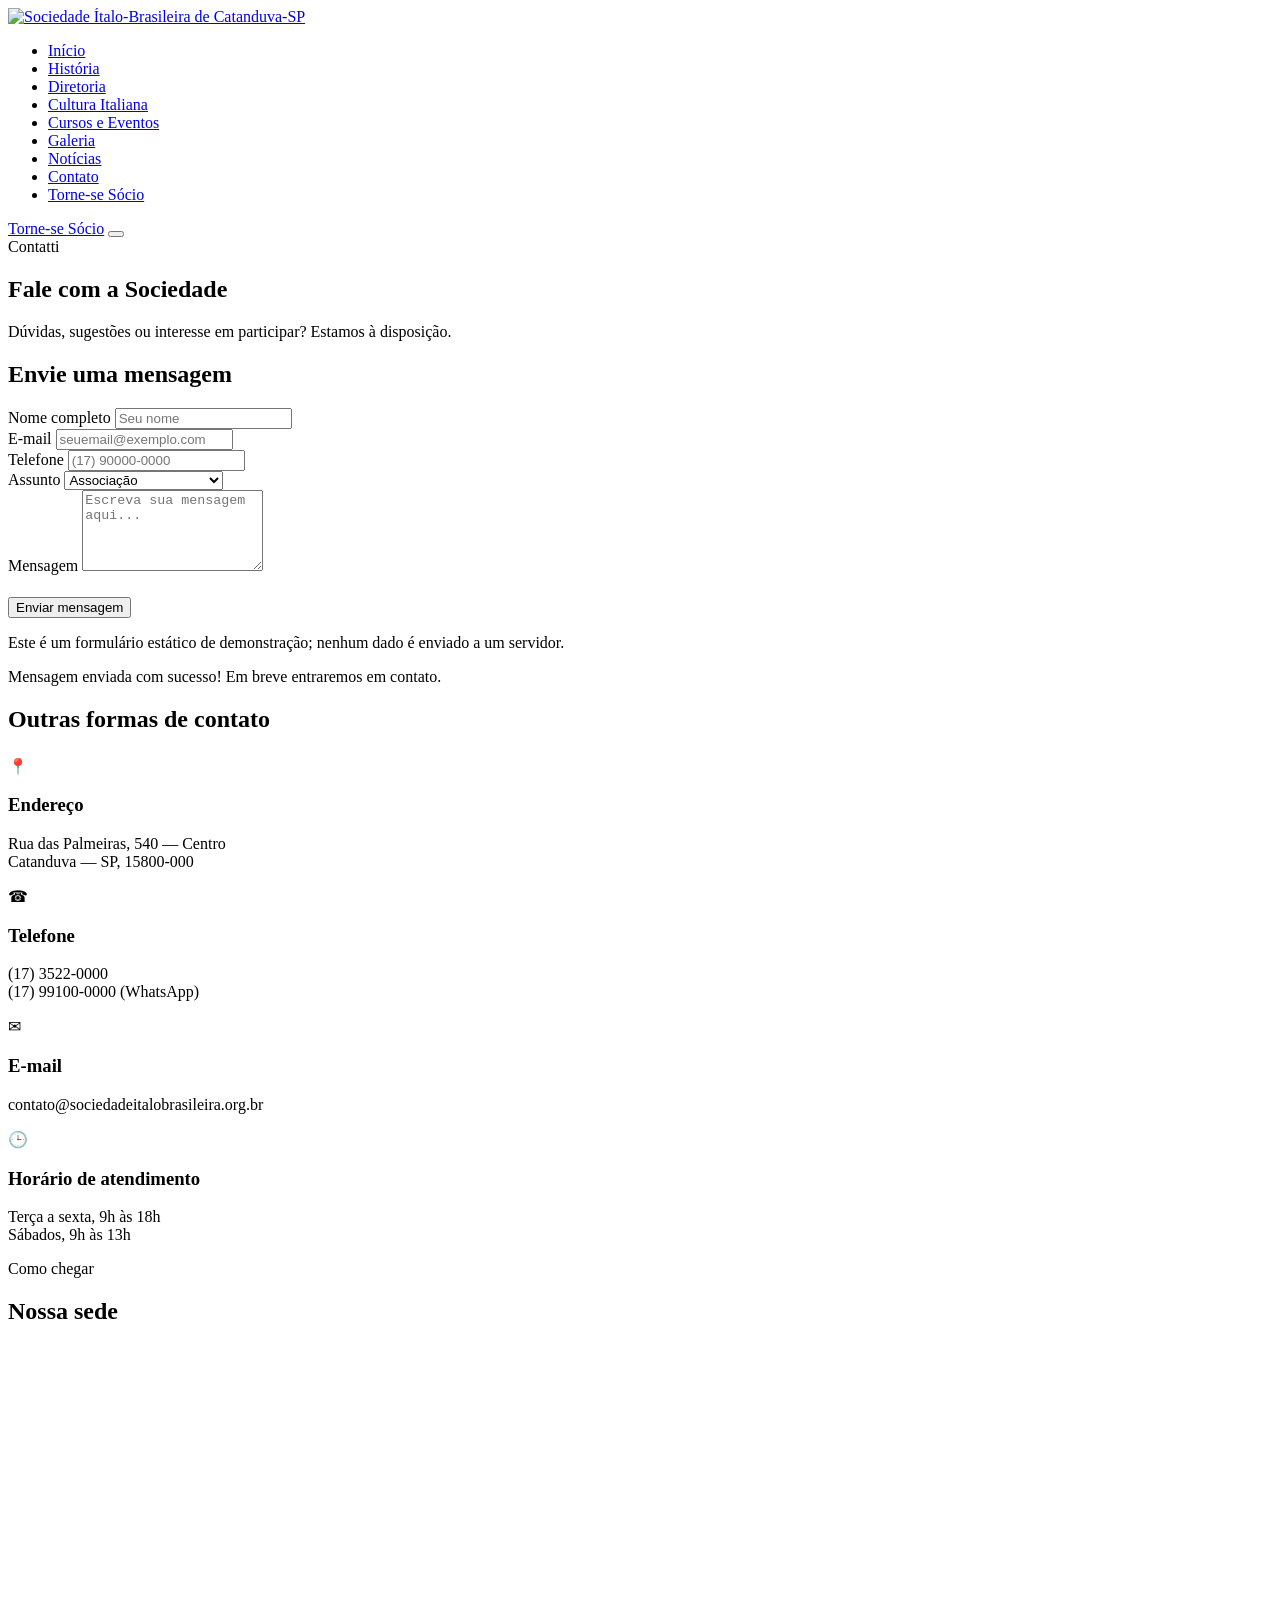
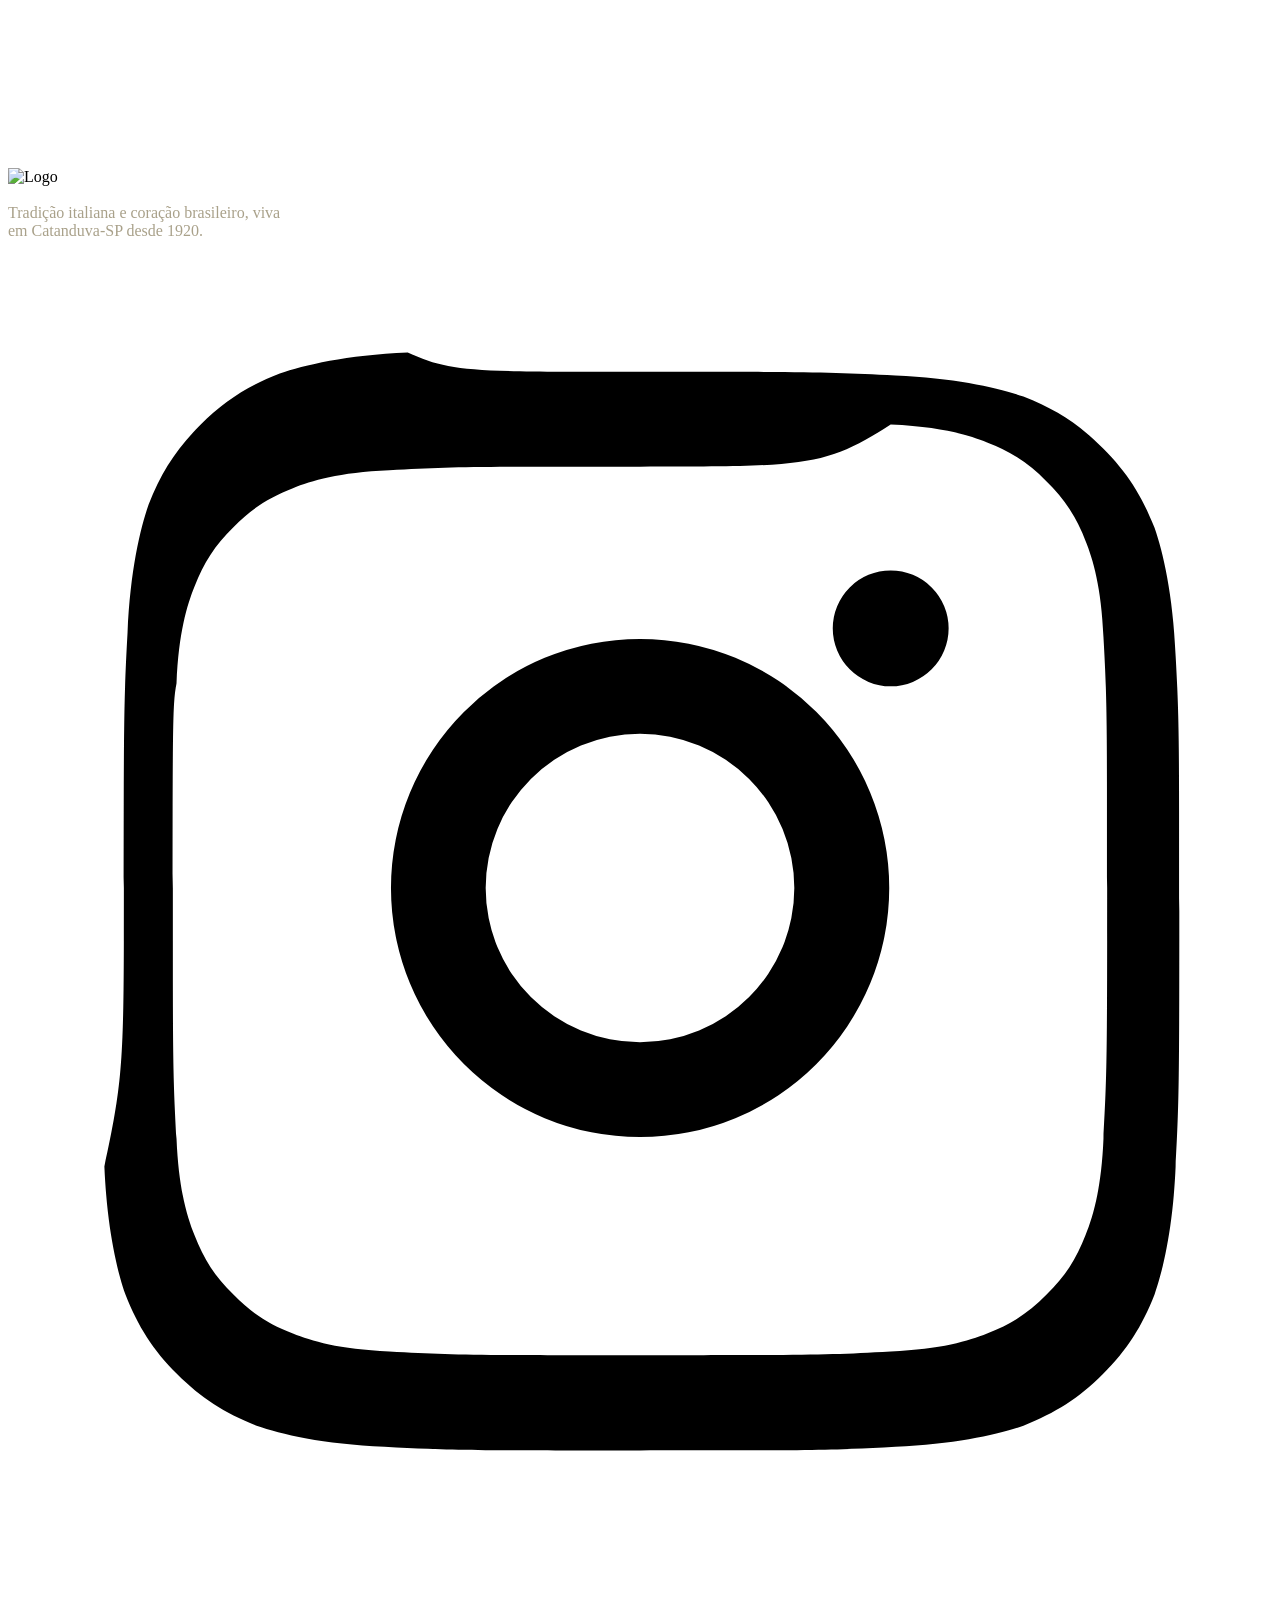
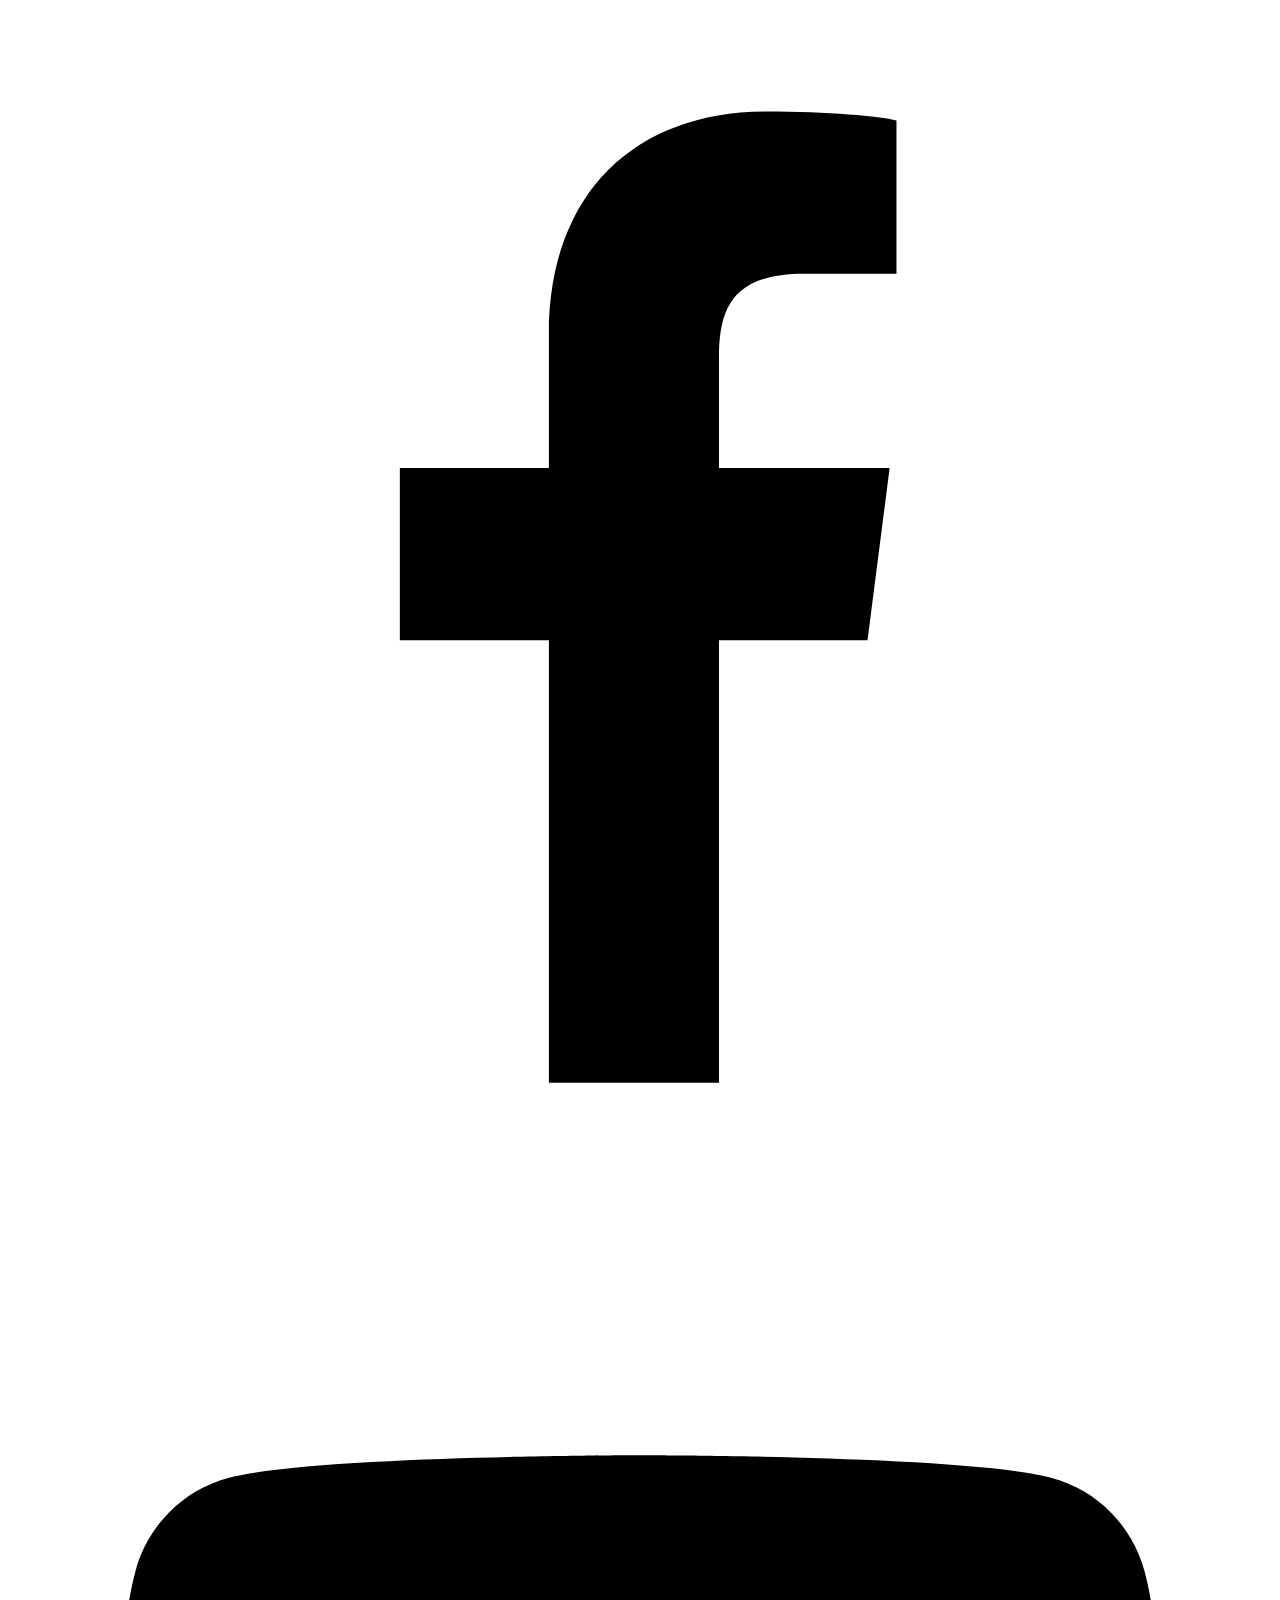
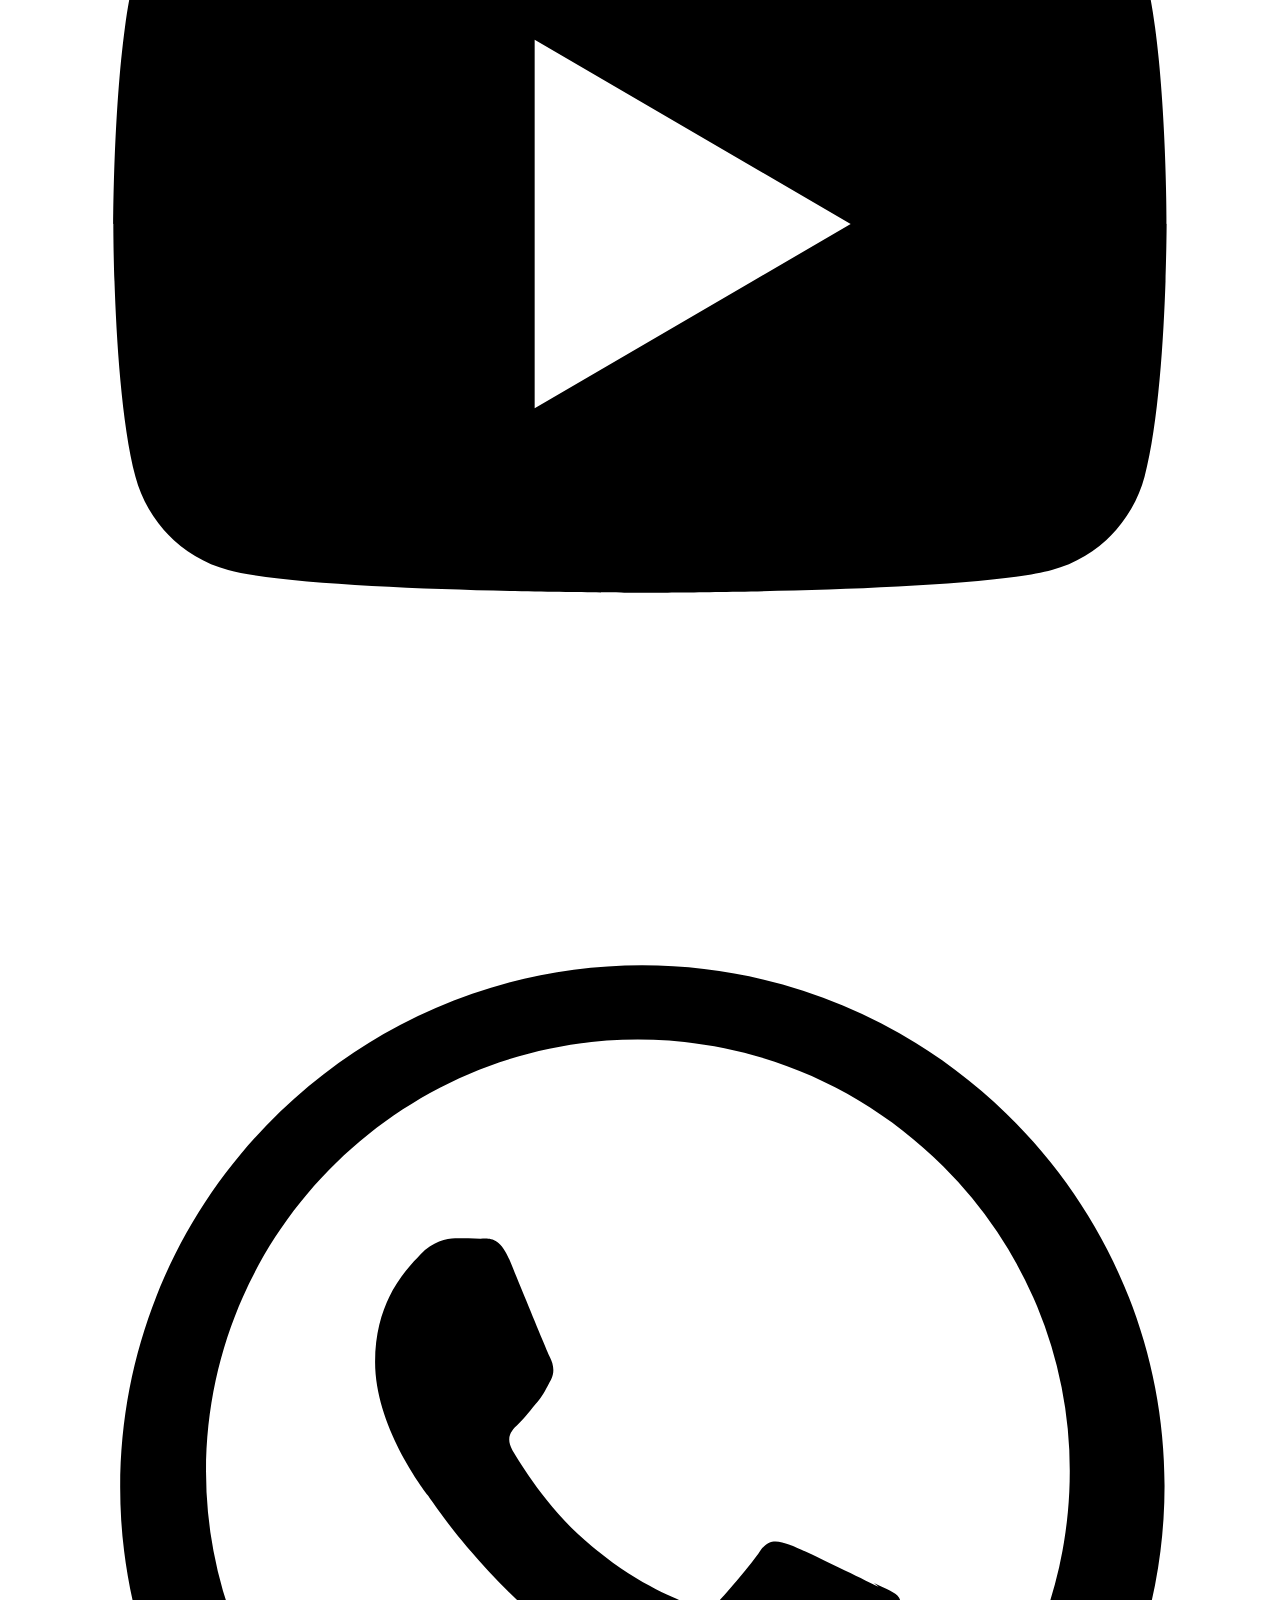
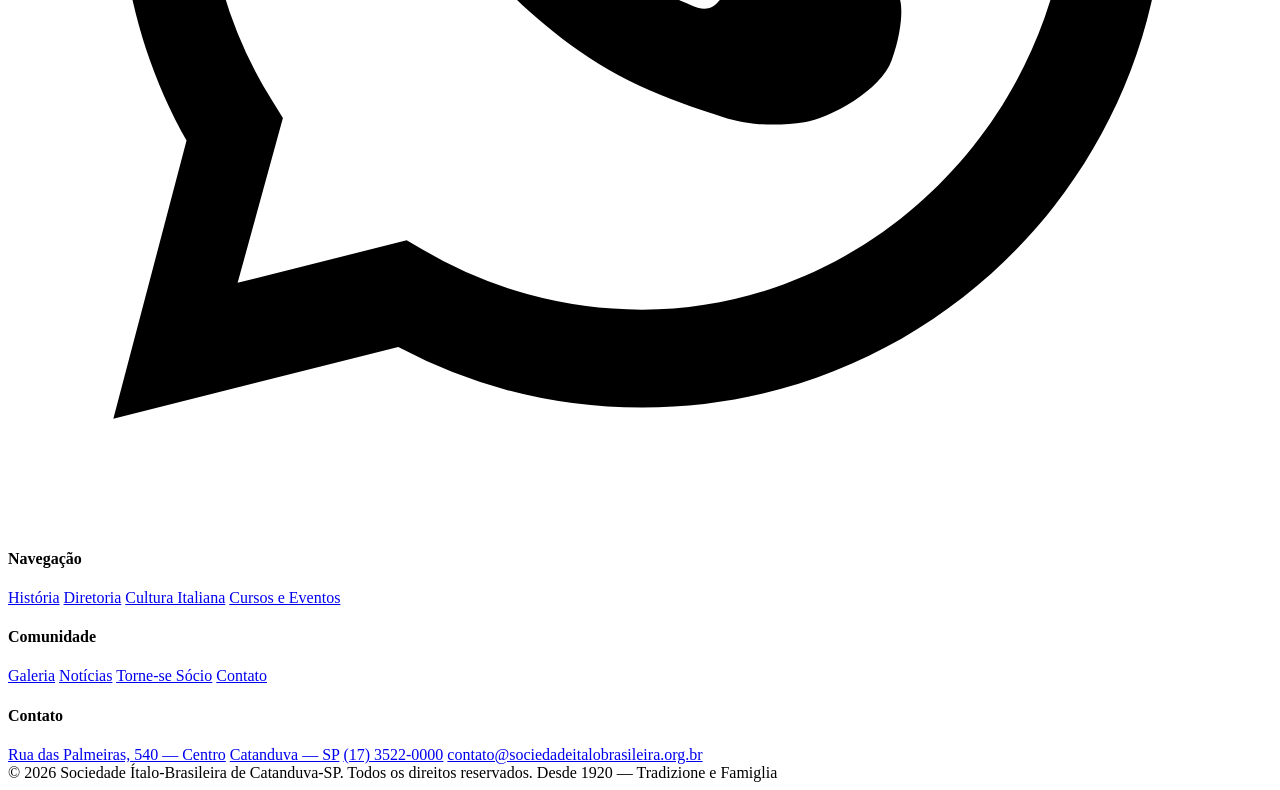
==== contato.html @ 3fcb7358 "Add files via upload" ====
<!DOCTYPE html>
<html lang="pt-BR">
<head>
<meta charset="UTF-8">
<meta name="viewport" content="width=device-width, initial-scale=1.0">
<title>Contato | Sociedade Ítalo-Brasileira de Catanduva-SP</title>
<link rel="preconnect" href="https://fonts.googleapis.com">
<link rel="preconnect" href="https://fonts.gstatic.com" crossorigin>
<link href="https://fonts.googleapis.com/css2?family=Cinzel:wght@400;500;600;700&family=Jost:ital,wght@0,300;0,400;0,500;0,600;0,700;1,400&family=Cormorant+Garamond:ital,wght@0,500;1,500&display=swap" rel="stylesheet">
<link rel="icon" href="assets/logo.png">
<link rel="stylesheet" href="css/style.css">
</head>
<body>

<header class="site-header">
  <div class="nav-wrap">
    <a class="brand" href="index.html">
      <img src="assets/logo.png" alt="Sociedade Ítalo-Brasileira de Catanduva-SP">
    </a>
    <nav class="main-nav">
      <ul>
        <li><a href="index.html">Início</a></li>
        <li><a href="historia.html">História</a></li>
        <li><a href="diretoria.html">Diretoria</a></li>
        <li><a href="cultura.html">Cultura Italiana</a></li>
        <li><a href="cursos.html">Cursos e Eventos</a></li>
        <li><a href="galeria.html">Galeria</a></li>
        <li><a href="noticias.html">Notícias</a></li>
        <li><a href="contato.html">Contato</a></li>
        <li><a href="socio.html">Torne-se Sócio</a></li>
      </ul>
    </nav>
    <a href="socio.html" class="cta-pill header-cta">Torne-se Sócio</a>
    <button class="nav-toggle" aria-label="Abrir menu"><span></span><span></span><span></span></button>
  </div>
</header>

<section class="hero page-hero">
  <div class="container">
    <span class="eyebrow">Contatti</span>
    <h1>Fale com a Sociedade</h1>
    <p class="lead" style="margin:0;">Dúvidas, sugestões ou interesse em participar? Estamos à disposição.</p>
    <div class="tricolor"><span></span><span></span><span></span></div>
  </div>
</section>

<section>
  <div class="container">
    <div class="split reveal">
      <div>
        <h2>Envie uma mensagem</h2>
        <form data-static-form>
          <div class="form-grid">
            <div>
              <label for="nome">Nome completo</label>
              <input id="nome" type="text" required placeholder="Seu nome">
            </div>
            <div>
              <label for="email">E-mail</label>
              <input id="email" type="email" required placeholder="seuemail@exemplo.com">
            </div>
            <div>
              <label for="telefone">Telefone</label>
              <input id="telefone" type="tel" placeholder="(17) 90000-0000">
            </div>
            <div>
              <label for="assunto">Assunto</label>
              <select id="assunto">
                <option>Associação</option>
                <option>Cursos e eventos</option>
                <option>Aluguel do salão social</option>
                <option>Imprensa</option>
                <option>Outro</option>
              </select>
            </div>
            <div class="full">
              <label for="mensagem">Mensagem</label>
              <textarea id="mensagem" rows="5" required placeholder="Escreva sua mensagem aqui..."></textarea>
            </div>
          </div>
          <button type="submit" class="btn solid" style="margin-top:22px;">Enviar mensagem</button>
          <p class="form-note">Este é um formulário estático de demonstração; nenhum dado é enviado a um servidor.</p>
          <div class="form-success">Mensagem enviada com sucesso! Em breve entraremos em contato.</div>
        </form>
      </div>

      <div>
        <h2>Outras formas de contato</h2>
        <div class="grid cols-2" style="margin-top:24px;">
          <div class="card">
            <div class="icon-circle">📍</div>
            <h3>Endereço</h3>
            <p>Rua das Palmeiras, 540 — Centro<br>Catanduva — SP, 15800-000</p>
          </div>
          <div class="card">
            <div class="icon-circle">☎</div>
            <h3>Telefone</h3>
            <p>(17) 3522-0000<br>(17) 99100-0000 (WhatsApp)</p>
          </div>
          <div class="card">
            <div class="icon-circle">✉</div>
            <h3>E-mail</h3>
            <p>contato@sociedadeitalobrasileira.org.br</p>
          </div>
          <div class="card">
            <div class="icon-circle">🕒</div>
            <h3>Horário de atendimento</h3>
            <p>Terça a sexta, 9h às 18h<br>Sábados, 9h às 13h</p>
          </div>
        </div>
      </div>
    </div>
  </div>
</section>

<section class="section-alt">
  <div class="container reveal">
    <div class="section-head center">
      <span class="eyebrow">Como chegar</span>
      <h2>Nossa sede</h2>
    </div>
    <div class="media-block" style="aspect-ratio:21/7;">
      <span style="color:#fff; font-family:'Cinzel',serif; font-size:1rem; letter-spacing:.04em;">Mapa — Rua das Palmeiras, 540, Centro, Catanduva-SP</span>
    </div>
  </div>
</section>

<footer>
  <div class="container">
    <div class="footer-grid">
      <div>
        <div class="footer-brand">
          <img src="assets/logo.png" alt="Logo">
          <strong style="color:#fff; font-family:'Cinzel',serif;">Sociedade Ítalo-Brasileira</strong>
        </div>
        <p style="color:#a9a18a; max-width:280px;">Tradição italiana e coração brasileiro, viva em Catanduva-SP desde 1920.</p>
        <div class="tricolor"><span></span><span></span><span></span></div>
        <div class="social-links">
          <a href="https://instagram.com/" target="_blank" rel="noopener" aria-label="Instagram">
            <svg viewBox="0 0 24 24"><path d="M12 2.2c3.2 0 3.6 0 4.85.07 1.17.05 1.97.24 2.43.4.61.24 1.05.52 1.51.98.46.46.74.9.98 1.51.16.46.35 1.26.4 2.43.07 1.25.07 1.65.07 4.85s0 3.6-.07 4.85c-.05 1.17-.24 1.97-.4 2.43-.24.61-.52 1.05-.98 1.51-.46.46-.9.74-1.51.98-.46.16-1.26.35-2.43.4-1.25.07-1.65.07-4.85.07s-3.6 0-4.85-.07c-1.17-.05-1.97-.24-2.43-.4-.61-.24-1.05-.52-1.51-.98-.46-.46-.74-.9-.98-1.51-.16-.46-.35-1.26-.4-2.43C2.2 15.6 2.2 15.2 2.2 12s0-3.6.07-4.85c.05-1.17.24-1.97.4-2.43.24-.61.52-1.05.98-1.51.46-.46.9-.74 1.51-.98.46-.16 1.26-.35 2.43-.4C8.4 2.2 8.8 2.2 12 2.2zm0 1.8c-3.15 0-3.52 0-4.76.07-.96.04-1.48.2-1.83.34-.46.18-.79.39-1.13.74-.35.34-.56.67-.74 1.13-.14.35-.3.87-.34 1.83C3.13 8.48 3.13 8.85 3.13 12s0 3.52.07 4.76c.04.96.2 1.48.34 1.83.18.46.39.79.74 1.13.34.35.67.56 1.13.74.35.14.87.3 1.83.34 1.24.07 1.61.07 4.76.07s3.52 0 4.76-.07c.96-.04 1.48-.2 1.83-.34.46-.18.79-.39 1.13-.74.35-.34.56-.67.74-1.13.14-.35.3-.87.34-1.83.07-1.24.07-1.61.07-4.76s0-3.52-.07-4.76c-.04-.96-.2-1.48-.34-1.83a3.02 3.02 0 00-.74-1.13 3.02 3.02 0 00-1.13-.74c-.35-.14-.87-.3-1.83-.34C15.52 4 15.15 4 12 4zm0 3.27a4.73 4.73 0 110 9.46 4.73 4.73 0 010-9.46zm0 1.8a2.93 2.93 0 100 5.86 2.93 2.93 0 000-5.86zm5.86-2a1.1 1.1 0 11-2.2 0 1.1 1.1 0 012.2 0z"/></svg>
          </a>
          <a href="https://facebook.com/" target="_blank" rel="noopener" aria-label="Facebook">
            <svg viewBox="0 0 24 24"><path d="M13.5 22v-8.4h2.82l.42-3.27h-3.24V8.24c0-.95.26-1.6 1.63-1.6h1.74V3.73C16.56 3.65 15.57 3.56 14.4 3.56c-2.45 0-4.13 1.5-4.13 4.24v2.53H7.44v3.27h2.83V22h3.23z"/></svg>
          </a>
          <a href="https://youtube.com/" target="_blank" rel="noopener" aria-label="YouTube">
            <svg viewBox="0 0 24 24"><path d="M21.58 7.2c-.23-.86-.9-1.54-1.76-1.77C18.25 5 12 5 12 5s-6.25 0-7.82.43c-.86.23-1.53.91-1.76 1.77C2 8.78 2 12 2 12s0 3.22.42 4.8c.23.86.9 1.54 1.76 1.77C5.75 19 12 19 12 19s6.25 0 7.82-.43c.86-.23 1.53-.91 1.76-1.77C22 15.22 22 12 22 12s0-3.22-.42-4.8zM10 15.5v-7l6 3.5-6 3.5z"/></svg>
          </a>
          <a href="https://wa.me/5517991000000" target="_blank" rel="noopener" aria-label="WhatsApp">
            <svg viewBox="0 0 24 24"><path d="M12.04 2C6.58 2 2.13 6.45 2.13 11.91c0 1.75.46 3.39 1.26 4.81L2 22l5.41-1.36a9.86 9.86 0 004.63 1.15h.01c5.46 0 9.91-4.45 9.91-9.91C21.96 6.45 17.5 2 12.04 2zm0 17.93h-.01a8.18 8.18 0 01-4.16-1.14l-.3-.18-3.21.81.86-3.13-.2-.32a8.2 8.2 0 01-1.26-4.36c0-4.52 3.68-8.2 8.2-8.2 2.19 0 4.25.86 5.8 2.41a8.14 8.14 0 012.4 5.79c0 4.52-3.68 8.32-8.12 8.32zm4.49-6.13c-.25-.12-1.46-.72-1.69-.8-.23-.08-.39-.12-.56.12-.16.25-.64.8-.79.96-.14.16-.29.18-.54.06-.25-.12-1.04-.38-1.99-1.22-.74-.65-1.23-1.46-1.38-1.71-.14-.25-.02-.38.11-.5.11-.11.25-.29.37-.43.12-.14.16-.25.25-.41.08-.16.04-.31-.02-.43-.06-.12-.56-1.34-.76-1.83-.2-.48-.41-.42-.56-.42-.14-.01-.31-.01-.48-.01-.16 0-.43.06-.66.31-.23.25-.86.84-.86 2.04 0 1.2.88 2.37 1 2.53.12.16 1.73 2.64 4.2 3.7.59.25 1.04.4 1.4.51.59.19 1.12.16 1.55.1.47-.07 1.46-.6 1.66-1.18.21-.58.21-1.07.14-1.18-.06-.1-.23-.16-.48-.28z"/></svg>
          </a>
        </div>
      </div>
      <div>
        <h4>Navegação</h4>
        <a href="historia.html">História</a>
        <a href="diretoria.html">Diretoria</a>
        <a href="cultura.html">Cultura Italiana</a>
        <a href="cursos.html">Cursos e Eventos</a>
      </div>
      <div>
        <h4>Comunidade</h4>
        <a href="galeria.html">Galeria</a>
        <a href="noticias.html">Notícias</a>
        <a href="socio.html">Torne-se Sócio</a>
        <a href="contato.html">Contato</a>
      </div>
      <div>
        <h4>Contato</h4>
        <a href="#">Rua das Palmeiras, 540 — Centro</a>
        <a href="#">Catanduva — SP</a>
        <a href="#">(17) 3522-0000</a>
        <a href="#">contato@sociedadeitalobrasileira.org.br</a>
      </div>
    </div>
    <div class="footer-bottom">
      <span>© 2026 Sociedade Ítalo-Brasileira de Catanduva-SP. Todos os direitos reservados.</span>
      <span>Desde 1920 — Tradizione e Famiglia</span>
    </div>
  </div>
</footer>

<script src="js/script.js"></script>
</body>
</html>
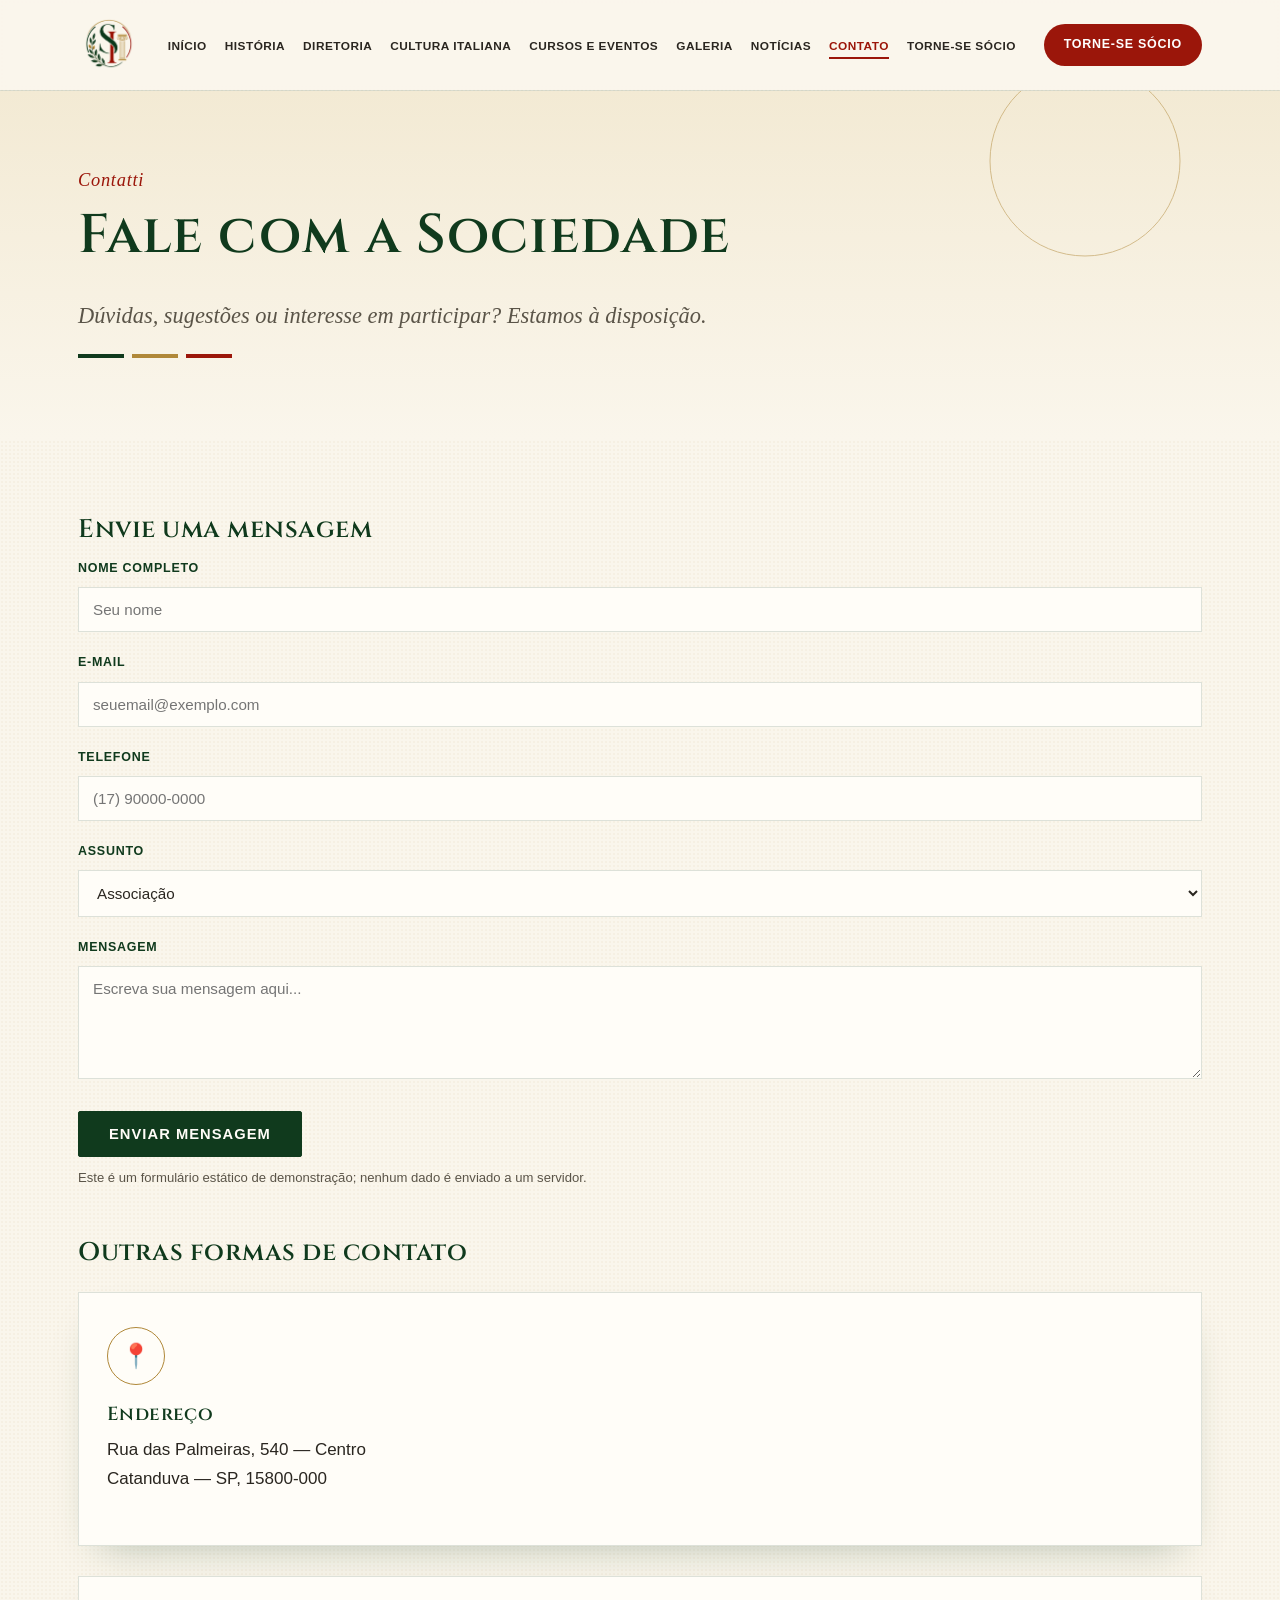
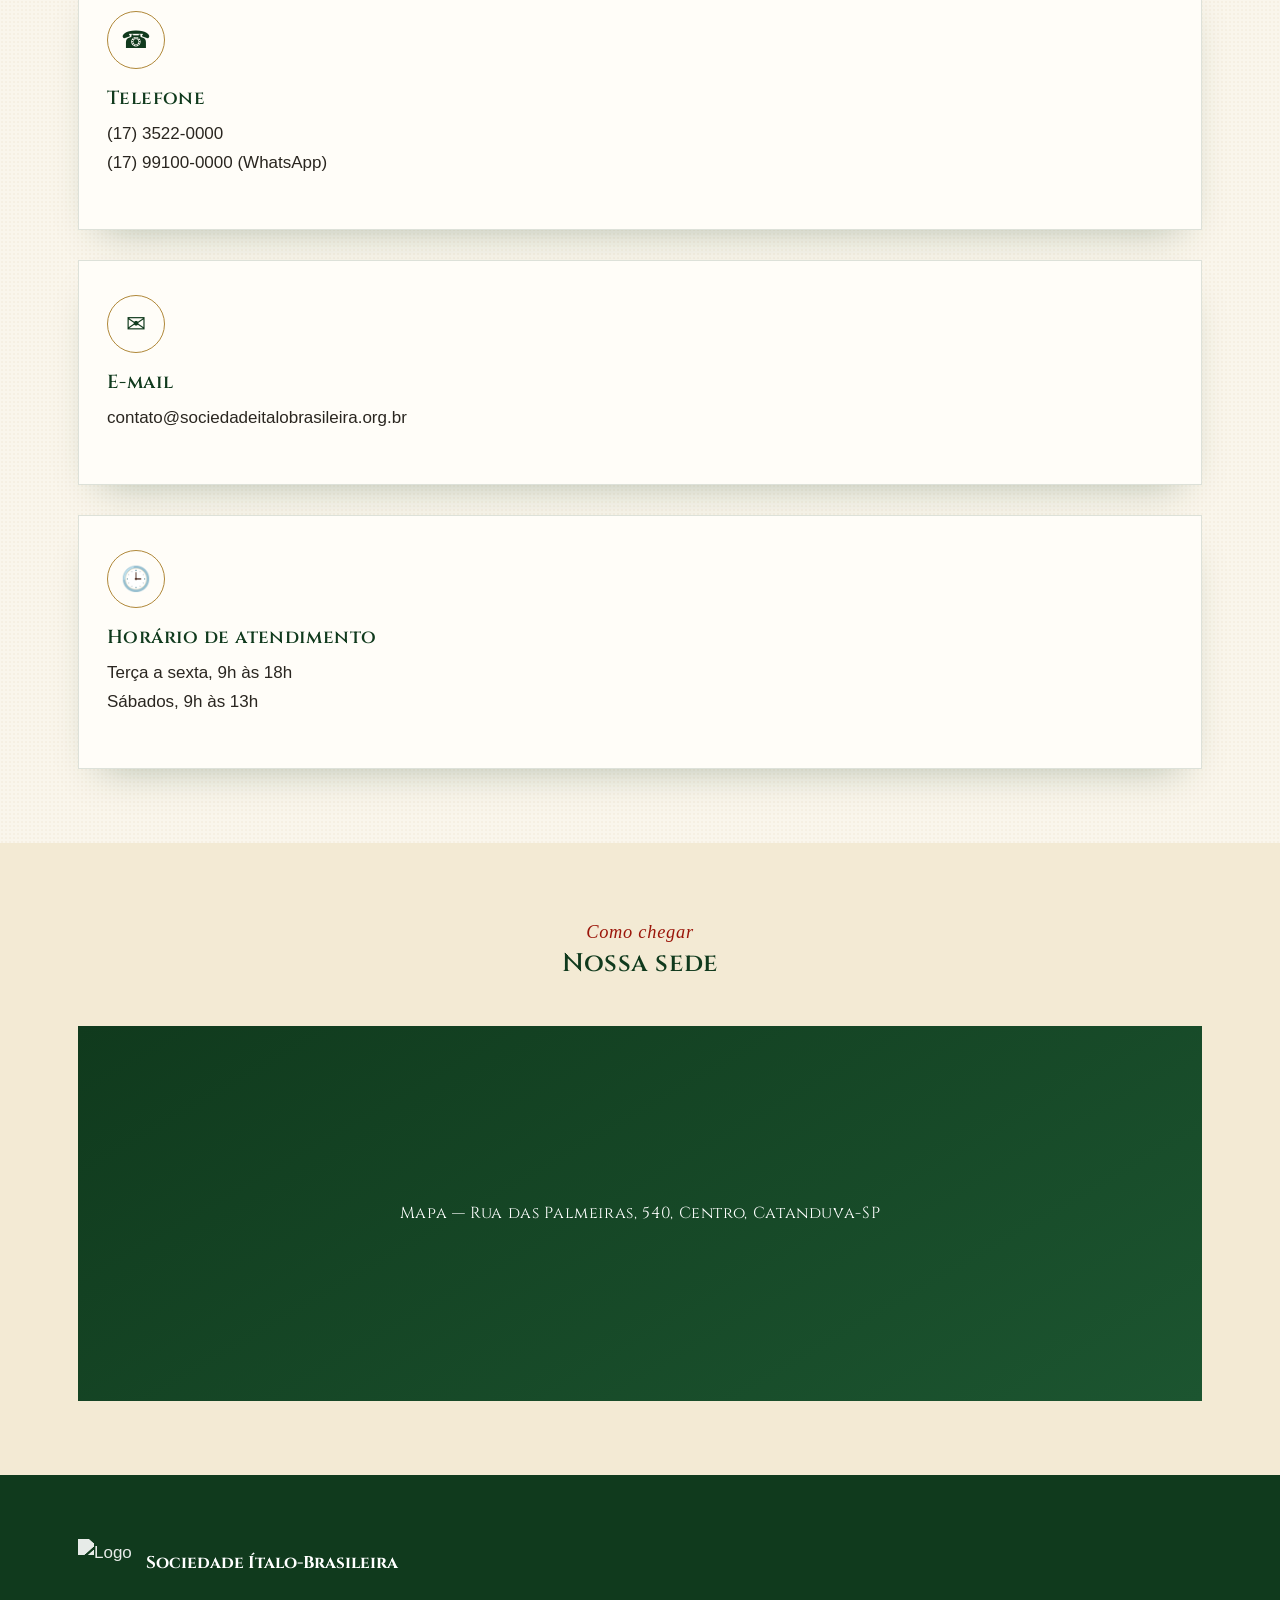
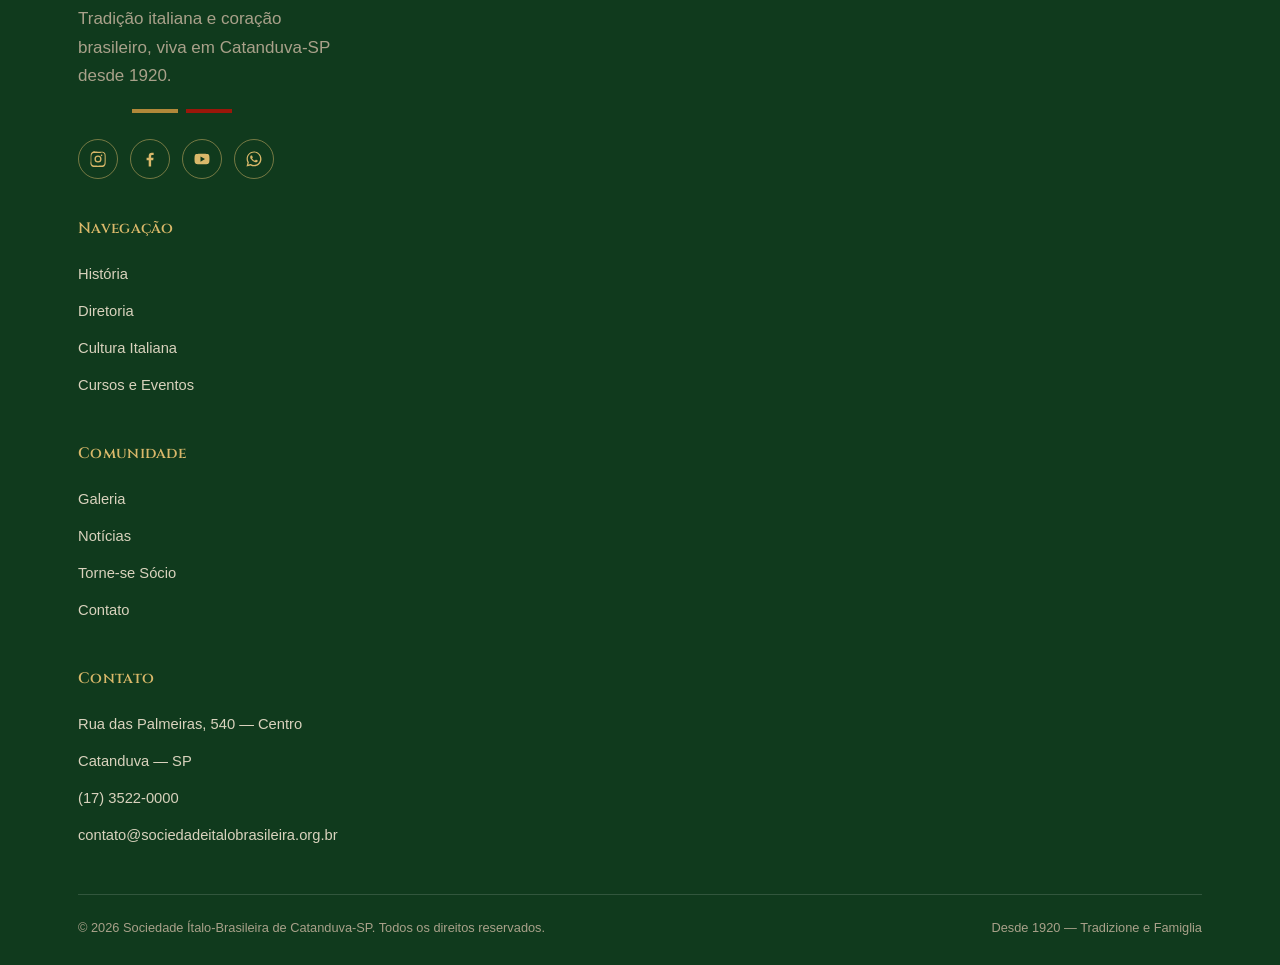
==== commit c3a63f67: "Update links to logo and stylesheet in contato.html" ====
--- a/contato.html
+++ b/contato.html
@@ -7,15 +7,15 @@
 <link rel="preconnect" href="https://fonts.googleapis.com">
 <link rel="preconnect" href="https://fonts.gstatic.com" crossorigin>
 <link href="https://fonts.googleapis.com/css2?family=Cinzel:wght@400;500;600;700&family=Jost:ital,wght@0,300;0,400;0,500;0,600;0,700;1,400&family=Cormorant+Garamond:ital,wght@0,500;1,500&display=swap" rel="stylesheet">
-<link rel="icon" href="assets/logo.png">
-<link rel="stylesheet" href="css/style.css">
+<link rel="icon" href="logo.png">
+<link rel="stylesheet" href="style.css">
 </head>
 <body>
 
 <header class="site-header">
   <div class="nav-wrap">
     <a class="brand" href="index.html">
-      <img src="assets/logo.png" alt="Sociedade Ítalo-Brasileira de Catanduva-SP">
+      <img src="logo.png" alt="Sociedade Ítalo-Brasileira de Catanduva-SP">
     </a>
     <nav class="main-nav">
       <ul>
@@ -179,6 +179,6 @@
   </div>
 </footer>
 
-<script src="js/script.js"></script>
+<script src="script.js"></script>
 </body>
 </html>
--- a/style.css
+++ b/style.css
@@ -0,0 +1,1015 @@
+/* ===================================
+   Sociedade Ítalo-Brasileira
+   Folha de estilos principal
+   =================================== */
+
+:root {
+  /* cores da bandeira / identidade */
+  --verde: #103a1d;
+  --verde-2: #1c5530;
+  --ouro: #b08839;
+  --ouro-claro: #d9b86a;
+  --vermelho: #9b160a;
+  --vermelho-2: #c2301f;
+
+  /* neutros */
+  --creme: #faf6ec;
+  --creme-2: #f3ead4;
+  --papel: #fffdf8;
+  --tinta: #2a2620;
+  --tinta-suave: #5a5448;
+  --linha: rgba(16,58,29,0.14);
+
+  --sombra: 0 18px 40px -22px rgba(16,58,29,0.35);
+  --radius: 2px;
+  --max: 1180px;
+}
+
+/* reset básico */
+*, *::before, *::after {
+  box-sizing: border-box;
+}
+
+html {
+  scroll-behavior: smooth;
+  overflow-x: hidden;
+  width: 100%;
+}
+
+body {
+  margin: 0;
+  font-family: 'Jost', sans-serif;
+  background: var(--creme);
+  color: var(--tinta);
+  font-size: 17px;
+  line-height: 1.7;
+  -webkit-font-smoothing: antialiased;
+  overflow-x: hidden;
+  width: 100%;
+  position: relative;
+  /* textura de papel bem sutil */
+  background-image: radial-gradient(rgba(176,136,57,0.05) 1px, transparent 1px);
+  background-size: 4px 4px;
+}
+
+img {
+  max-width: 100%;
+  display: block;
+}
+
+a {
+  color: inherit;
+  text-decoration: none;
+}
+
+ul {
+  list-style: none;
+  margin: 0;
+  padding: 0;
+}
+
+h1, h2, h3, h4 {
+  font-family: 'Cinzel', serif;
+  color: var(--verde);
+  margin: 0 0 .5em;
+  letter-spacing: .02em;
+  font-weight: 600;
+  line-height: 1.25;
+}
+
+p {
+  margin: 0 0 1em;
+}
+
+.container {
+  max-width: var(--max);
+  margin: 0 auto;
+  padding: 0 28px;
+}
+
+/* -------------------------------
+   divisor tricolor (assinatura visual do site)
+--------------------------------*/
+.tricolor {
+  display: flex;
+  gap: 8px;
+  align-items: center;
+  margin: 18px 0 26px;
+}
+
+.tricolor.center {
+  justify-content: center;
+}
+
+.tricolor span {
+  display: block;
+  height: 4px;
+  width: 46px;
+}
+
+.tricolor span:nth-child(1) { background: var(--verde); }
+.tricolor span:nth-child(2) { background: var(--ouro); }
+.tricolor span:nth-child(3) { background: var(--vermelho); }
+
+.eyebrow {
+  font-family: 'Cormorant Garamond', serif;
+  font-style: italic;
+  font-size: 1.15rem;
+  color: var(--vermelho);
+  letter-spacing: .04em;
+}
+
+/* -------------------------------
+   botões
+--------------------------------*/
+.btn {
+  display: inline-flex;
+  align-items: center;
+  gap: 10px;
+  padding: 14px 30px;
+  font-family: 'Jost', sans-serif;
+  font-weight: 600;
+  font-size: .92rem;
+  letter-spacing: .07em;
+  text-transform: uppercase;
+  border: 1.5px solid var(--verde);
+  color: var(--verde);
+  background: transparent;
+  cursor: pointer;
+  transition: .25s ease;
+  border-radius: var(--radius);
+}
+
+.btn:hover {
+  background: var(--verde);
+  color: var(--creme);
+}
+
+.btn.solid {
+  background: var(--verde);
+  color: var(--papel);
+}
+
+.btn.solid:hover {
+  background: var(--verde-2);
+  border-color: var(--verde-2);
+}
+
+.btn.gold {
+  border-color: var(--ouro);
+  color: var(--ouro-claro);
+}
+
+.btn.gold.solid {
+  background: var(--ouro);
+  color: var(--verde);
+  border-color: var(--ouro);
+}
+
+.btn.gold.solid:hover {
+  background: var(--ouro-claro);
+}
+
+.btn.rosso {
+  border-color: var(--vermelho);
+  color: var(--vermelho);
+}
+
+.btn.rosso.solid {
+  background: var(--vermelho);
+  color: #fff;
+}
+
+.btn.rosso.solid:hover {
+  background: var(--vermelho-2);
+}
+
+/* -------------------------------
+   header / navegação
+--------------------------------*/
+.site-header {
+  position: sticky;
+  top: 0;
+  z-index: 200;
+  border-bottom: 1px solid var(--linha);
+}
+
+/* usei ::before pra dar aquele efeito de vidro sem precisar de wrapper extra */
+.site-header::before {
+  content: '';
+  position: absolute;
+  inset: 0;
+  background: rgba(250,246,236,0.92);
+  backdrop-filter: blur(6px);
+  z-index: -1;
+}
+
+.nav-wrap {
+  display: flex;
+  align-items: center;
+  justify-content: space-between;
+  padding: 14px 28px;
+  max-width: var(--max);
+  margin: 0 auto;
+}
+
+.brand {
+  display: flex;
+  align-items: center;
+  gap: 12px;
+  white-space: nowrap;
+}
+
+.brand img {
+  height: 62px;
+  width: auto;
+}
+
+.main-nav ul {
+  display: flex;
+  gap: 18px;
+  flex-wrap: wrap;
+}
+
+.main-nav a {
+  font-size: .74rem;
+  letter-spacing: .04em;
+  text-transform: uppercase;
+  font-weight: 600;
+  color: var(--tinta);
+  position: relative;
+  padding: 6px 0;
+  white-space: nowrap;
+}
+
+.main-nav a::after {
+  content: '';
+  position: absolute;
+  left: 0;
+  bottom: 0;
+  height: 2px;
+  width: 0;
+  background: var(--vermelho);
+  transition: .25s ease;
+}
+
+.main-nav a:hover::after,
+.main-nav a.active::after {
+  width: 100%;
+}
+
+.main-nav a.active {
+  color: var(--vermelho);
+}
+
+.nav-toggle {
+  display: none;
+  flex-direction: column;
+  gap: 5px;
+  background: none;
+  border: none;
+  cursor: pointer;
+  padding: 6px;
+}
+
+.nav-toggle span {
+  width: 26px;
+  height: 2px;
+  background: var(--verde);
+}
+
+.cta-pill {
+  background: var(--vermelho);
+  color: #fff;
+  padding: 10px 20px;
+  font-size: .78rem;
+  letter-spacing: .06em;
+  text-transform: uppercase;
+  font-weight: 700;
+  border-radius: 30px;
+}
+
+.cta-pill:hover {
+  background: var(--vermelho-2);
+}
+
+/* menu mobile (hamburguer) */
+@media (max-width: 1180px) {
+  .main-nav {
+    position: fixed;
+    inset: 74px 0 0 0;
+    background: var(--creme);
+    transform: translateX(100%);
+    transition: .3s ease;
+    overflow-y: auto;
+    border-top: 1px solid var(--linha);
+  }
+
+  .main-nav.open {
+    transform: translateX(0);
+  }
+
+  .main-nav ul {
+    flex-direction: column;
+    gap: 0;
+    padding: 10px 28px 40px;
+  }
+
+  .main-nav li {
+    border-bottom: 1px solid var(--linha);
+  }
+
+  .main-nav a {
+    display: block;
+    padding: 18px 0;
+  }
+
+  .nav-toggle {
+    display: flex;
+  }
+
+  .header-cta {
+    display: none;
+  }
+}
+
+/* -------------------------------
+   hero
+--------------------------------*/
+.hero {
+  position: relative;
+  padding: 96px 0 80px;
+  background: linear-gradient(180deg, var(--creme-2), var(--creme));
+  overflow: hidden;
+  text-align: center;
+}
+
+/* círculo decorativo no canto, meio escondido */
+.hero::before {
+  content: '';
+  position: absolute;
+  inset: 0;
+  background-image: url("data:image/svg+xml,%3Csvg xmlns='http://www.w3.org/2000/svg' width='220' height='220' viewBox='0 0 220 220'%3E%3Ccircle cx='110' cy='110' r='95' fill='none' stroke='%23b08839' stroke-width='1'/%3E%3C/svg%3E");
+  background-repeat: no-repeat;
+  background-position: 92% -40px;
+  opacity: .5;
+}
+
+.hero .container {
+  position: relative;
+  z-index: 2;
+}
+
+.hero h1 {
+  font-size: clamp(2.1rem, 4.4vw, 3.4rem);
+}
+
+.hero .lead {
+  max-width: 680px;
+  margin: 0 auto 18px;
+  font-family: 'Cormorant Garamond', serif;
+  font-size: 1.4rem;
+  color: var(--tinta-suave);
+  font-style: italic;
+}
+
+.hero-actions {
+  display: flex;
+  gap: 16px;
+  justify-content: center;
+  flex-wrap: wrap;
+  margin-top: 28px;
+}
+
+.page-hero {
+  padding: 74px 0 56px;
+  text-align: left;
+}
+
+.page-hero .eyebrow {
+  display: block;
+  margin-bottom: 6px;
+}
+
+/* -------------------------------
+   seções gerais
+--------------------------------*/
+section {
+  padding: 74px 0;
+}
+
+.section-alt {
+  background: var(--creme-2);
+}
+
+.section-dark {
+  background: var(--verde);
+  color: #eee4cf;
+}
+
+.section-dark h2,
+.section-dark h3 {
+  color: #fff;
+}
+
+.section-dark .tricolor span:nth-child(1) {
+  background: #fff;
+}
+
+.section-head {
+  max-width: 680px;
+  margin-bottom: 46px;
+}
+
+.section-head.center {
+  margin-left: auto;
+  margin-right: auto;
+  text-align: center;
+}
+
+/* -------------------------------
+   grids / cards
+--------------------------------*/
+.grid {
+  display: grid;
+  gap: 30px;
+  grid-template-columns: 1fr;
+}
+
+/* no mobile tudo empilha em 1 coluna, o breakpoint pra 2/3/4 colunas
+   fica lá embaixo perto da media query geral */
+.grid.cols-3,
+.grid.cols-2,
+.grid.cols-4 {
+  grid-template-columns: 1fr;
+}
+
+.card {
+  background: var(--papel);
+  border: 1px solid var(--linha);
+  padding: 34px 28px;
+  position: relative;
+  transition: .3s ease;
+  box-shadow: var(--sombra);
+}
+
+.card:hover {
+  transform: translateY(-4px);
+}
+
+.card .num {
+  font-family: 'Cinzel', serif;
+  color: var(--ouro);
+  font-size: .85rem;
+  letter-spacing: .15em;
+}
+
+.card h3 {
+  font-size: 1.18rem;
+  margin-top: 8px;
+}
+
+.icon-circle {
+  width: 58px;
+  height: 58px;
+  border-radius: 50%;
+  border: 1.5px solid var(--ouro);
+  display: flex;
+  align-items: center;
+  justify-content: center;
+  margin-bottom: 18px;
+  color: var(--verde);
+  font-size: 1.5rem;
+}
+
+/* -------------------------------
+   timeline (página história)
+--------------------------------*/
+.timeline {
+  position: relative;
+  margin-top: 30px;
+  padding-left: 32px;
+  border-left: 2px solid var(--ouro);
+}
+
+.timeline-item {
+  position: relative;
+  padding: 0 0 46px 30px;
+}
+
+.timeline-item:last-child {
+  padding-bottom: 0;
+}
+
+.timeline-item::before {
+  content: '';
+  position: absolute;
+  left: -39px;
+  top: 4px;
+  width: 14px;
+  height: 14px;
+  border-radius: 50%;
+  background: var(--vermelho);
+  border: 3px solid var(--creme);
+  box-shadow: 0 0 0 2px var(--ouro);
+}
+
+.timeline-item .year {
+  font-family: 'Cinzel', serif;
+  color: var(--vermelho);
+  font-size: 1.3rem;
+  display: block;
+  margin-bottom: 4px;
+}
+
+/* -------------------------------
+   diretoria
+--------------------------------*/
+.person {
+  text-align: center;
+  background: var(--papel);
+  border: 1px solid var(--linha);
+  padding: 32px 22px;
+  box-shadow: var(--sombra);
+}
+
+.avatar {
+  width: 96px;
+  height: 96px;
+  border-radius: 50%;
+  margin: 0 auto 18px;
+  display: flex;
+  align-items: center;
+  justify-content: center;
+  background: linear-gradient(150deg, var(--verde), var(--verde-2));
+  color: var(--ouro-claro);
+  font-family: 'Cinzel', serif;
+  font-size: 1.5rem;
+  font-weight: 700;
+  border: 3px solid var(--ouro);
+}
+
+.person h3 {
+  font-size: 1.05rem;
+  margin-bottom: 2px;
+}
+
+.person .role {
+  color: var(--vermelho);
+  font-size: .85rem;
+  text-transform: uppercase;
+  letter-spacing: .06em;
+  font-weight: 600;
+}
+
+/* -------------------------------
+   accordion (perguntas frequentes)
+--------------------------------*/
+.accordion-item {
+  border-bottom: 1px solid var(--linha);
+}
+
+.accordion-q {
+  width: 100%;
+  text-align: left;
+  background: none;
+  border: none;
+  cursor: pointer;
+  padding: 22px 0;
+  display: flex;
+  justify-content: space-between;
+  align-items: center;
+  font-family: 'Cinzel', serif;
+  color: var(--verde);
+  font-size: 1.02rem;
+}
+
+.accordion-q .plus {
+  font-size: 1.4rem;
+  color: var(--vermelho);
+  transition: .25s ease;
+}
+
+.accordion-item.open .plus {
+  transform: rotate(45deg);
+}
+
+.accordion-a {
+  max-height: 0;
+  overflow: hidden;
+  transition: max-height .3s ease;
+}
+
+.accordion-a p {
+  padding: 0 0 22px;
+  color: var(--tinta-suave);
+  max-width: 700px;
+}
+
+/* -------------------------------
+   formulários
+--------------------------------*/
+.form-grid {
+  display: grid;
+  gap: 20px;
+  grid-template-columns: 1fr;
+}
+
+.form-grid .full {
+  grid-column: 1 / -1;
+}
+
+label {
+  display: block;
+  font-size: .78rem;
+  text-transform: uppercase;
+  letter-spacing: .06em;
+  font-weight: 600;
+  color: var(--verde);
+  margin-bottom: 8px;
+}
+
+input, select, textarea {
+  width: 100%;
+  padding: 13px 14px;
+  border: 1px solid var(--linha);
+  background: var(--papel);
+  font-family: 'Jost', sans-serif;
+  font-size: .95rem;
+  color: var(--tinta);
+}
+
+input:focus, select:focus, textarea:focus {
+  outline: 2px solid var(--ouro);
+  border-color: var(--ouro);
+}
+
+.form-note {
+  font-size: .82rem;
+  color: var(--tinta-suave);
+  margin-top: 10px;
+}
+
+.form-success {
+  display: none;
+  background: var(--verde);
+  color: #fff;
+  padding: 16px 20px;
+  margin-top: 18px;
+  font-size: .92rem;
+}
+
+.form-success.show {
+  display: block;
+}
+
+/* -------------------------------
+   galeria
+--------------------------------*/
+.filters {
+  display: flex;
+  gap: 12px;
+  flex-wrap: wrap;
+  margin-bottom: 36px;
+}
+
+.filter-btn {
+  padding: 9px 18px;
+  border: 1px solid var(--verde);
+  background: none;
+  color: var(--verde);
+  font-family: 'Jost', sans-serif;
+  font-size: .8rem;
+  letter-spacing: .05em;
+  text-transform: uppercase;
+  cursor: pointer;
+}
+
+.filter-btn.active,
+.filter-btn:hover {
+  background: var(--verde);
+  color: #fff;
+}
+
+.gallery-grid {
+  display: grid;
+  grid-template-columns: 1fr;
+  gap: 16px;
+}
+
+.gallery-item {
+  aspect-ratio: 1 / 1;
+  position: relative;
+  overflow: hidden;
+  cursor: default;
+  display: flex;
+  align-items: flex-end;
+  color: #fff;
+  font-family: 'Cinzel', serif;
+  font-size: .92rem;
+}
+
+.gallery-item .tag {
+  position: relative;
+  padding: 14px;
+  z-index: 2;
+}
+
+.gallery-item::before {
+  content: '';
+  position: absolute;
+  inset: 0;
+  opacity: .85;
+}
+
+/* sombreado de baixo pra cima pra legenda ficar legível */
+.gallery-item::after {
+  content: '';
+  position: absolute;
+  inset: 0;
+  background: linear-gradient(180deg, rgba(0,0,0,0) 40%, rgba(0,0,0,.65));
+}
+
+.gallery-item.g1::before { background: var(--verde); }
+.gallery-item.g2::before { background: var(--vermelho); }
+.gallery-item.g3::before { background: var(--ouro); }
+.gallery-item.g4::before { background: var(--verde-2); }
+
+.gallery-item.hide {
+  display: none;
+}
+
+/* -------------------------------
+   blog / notícias
+--------------------------------*/
+.post-card {
+  background: var(--papel);
+  border: 1px solid var(--linha);
+  box-shadow: var(--sombra);
+}
+
+.post-thumb {
+  height: 170px;
+  display: flex;
+  align-items: center;
+  justify-content: center;
+  color: #fff;
+  font-family: 'Cinzel', serif;
+}
+
+.post-body {
+  padding: 26px;
+}
+
+.post-date {
+  color: var(--vermelho);
+  font-size: .78rem;
+  text-transform: uppercase;
+  letter-spacing: .06em;
+  font-weight: 600;
+}
+
+.post-body h3 {
+  font-size: 1.12rem;
+  margin: 8px 0 10px;
+}
+
+.read-more {
+  font-size: .82rem;
+  font-weight: 700;
+  color: var(--verde);
+  text-transform: uppercase;
+  letter-spacing: .05em;
+}
+
+.read-more::after {
+  content: ' →';
+}
+
+/* -------------------------------
+   footer
+--------------------------------*/
+footer {
+  background: var(--verde);
+  color: #d9d2bd;
+  padding: 64px 0 26px;
+}
+
+.footer-grid {
+  display: grid;
+  grid-template-columns: 1fr;
+  gap: 40px;
+  margin-bottom: 40px;
+}
+
+footer h4 {
+  color: var(--ouro-claro);
+  font-size: .95rem;
+  margin-bottom: 18px;
+}
+
+footer a {
+  display: block;
+  padding: 6px 0;
+  font-size: .92rem;
+  color: #d9d2bd;
+}
+
+footer a:hover {
+  color: #fff;
+}
+
+.footer-brand {
+  display: flex;
+  gap: 14px;
+  align-items: center;
+  margin-bottom: 16px;
+}
+
+.footer-brand img {
+  height: 50px;
+  filter: brightness(0) invert(1);
+  opacity: .9;
+}
+
+.footer-bottom {
+  border-top: 1px solid rgba(255,255,255,.14);
+  padding-top: 22px;
+  display: flex;
+  justify-content: space-between;
+  flex-wrap: wrap;
+  gap: 10px;
+  font-size: .8rem;
+  color: #a9a18a;
+}
+
+/* -------------------------------
+   redes sociais
+--------------------------------*/
+.social-links {
+  display: flex;
+  gap: 12px;
+  margin-top: 18px;
+}
+
+.social-links a {
+  display: flex;
+  align-items: center;
+  justify-content: center;
+  width: 40px;
+  height: 40px;
+  border-radius: 50%;
+  border: 1px solid rgba(217,184,106,.5);
+  color: var(--ouro-claro);
+  padding: 0;
+  transition: .25s ease;
+}
+
+.social-links a:hover {
+  background: var(--ouro-claro);
+  color: var(--verde);
+  border-color: var(--ouro-claro);
+}
+
+.social-links svg {
+  width: 18px;
+  height: 18px;
+  fill: currentColor;
+}
+
+.header-social {
+  display: flex;
+  gap: 10px;
+  margin-right: 8px;
+}
+
+.header-social a {
+  display: flex;
+  align-items: center;
+  justify-content: center;
+  width: 32px;
+  height: 32px;
+  border-radius: 50%;
+  color: var(--verde);
+  transition: .2s ease;
+}
+
+.header-social a:hover {
+  color: var(--vermelho);
+}
+
+.header-social svg {
+  width: 16px;
+  height: 16px;
+  fill: currentColor;
+}
+
+/* esconde ícones do header no mobile, já tem no menu aberto */
+@media (max-width: 1180px) {
+  .header-social {
+    display: none;
+  }
+}
+
+/* -------------------------------
+   animação de entrada ao rolar
+--------------------------------*/
+.reveal {
+  opacity: 0;
+  transform: translateY(18px);
+  transition: opacity .6s ease, transform .6s ease;
+}
+
+.reveal.in {
+  opacity: 1;
+  transform: none;
+}
+
+/* -------------------------------
+   layout diverso / blocos de mídia
+--------------------------------*/
+.split {
+  display: grid;
+  grid-template-columns: 1fr;
+  gap: 34px;
+  align-items: center;
+}
+
+.media-block {
+  aspect-ratio: 4 / 3;
+  background: linear-gradient(150deg, var(--verde), var(--verde-2));
+  display: flex;
+  align-items: center;
+  justify-content: center;
+  position: relative;
+  overflow: hidden;
+}
+
+.media-block img {
+  width: 55%;
+  opacity: .92;
+}
+
+.media-block.gold {
+  background: linear-gradient(150deg, var(--ouro), var(--ouro-claro));
+}
+
+.media-block.rosso {
+  background: linear-gradient(150deg, var(--vermelho), var(--vermelho-2));
+}
+
+.media-block.emblem {
+  background: var(--papel);
+  border: 1px solid var(--linha);
+  box-shadow: var(--sombra);
+}
+
+.media-block.emblem img {
+  width: 42%;
+  opacity: 1;
+}
+
+.stat-row {
+  display: flex;
+  gap: 50px;
+  flex-wrap: wrap;
+  margin-top: 10px;
+}
+
+.stat-row .stat strong {
+  font-family: 'Cinzel', serif;
+  font-size: 2.1rem;
+  color: var(--ouro);
+  display: block;
+}
+
+.stat-row .stat span {
+  font-size: .82rem;
+  text-transform: uppercase;
+  letter-spacing: .05em;
+  color: var(--tinta-suave);
+}
+
+.section-dark .stat-row .stat span {
+  color: #d9d2bd;
+}
+
+.quote-block {
+  border-left: 3px solid var(--ouro);
+  padding-left: 26px;
+  font-family: 'Cormorant Garamond', serif;
+  font-style: italic;
+  font-size: 1.3rem;
+  color: var(--verde);
+}
+
+.badge {
+  display: inline-block;
+  padding: 5px 14px;
+  border: 1px solid var(--ouro);
+  color: var(--ouro);
+  font-size: .72rem;
+  letter-spacing: .08em;
+  text-transform: uppercase;
+  margin-bottom: 14px;
+}
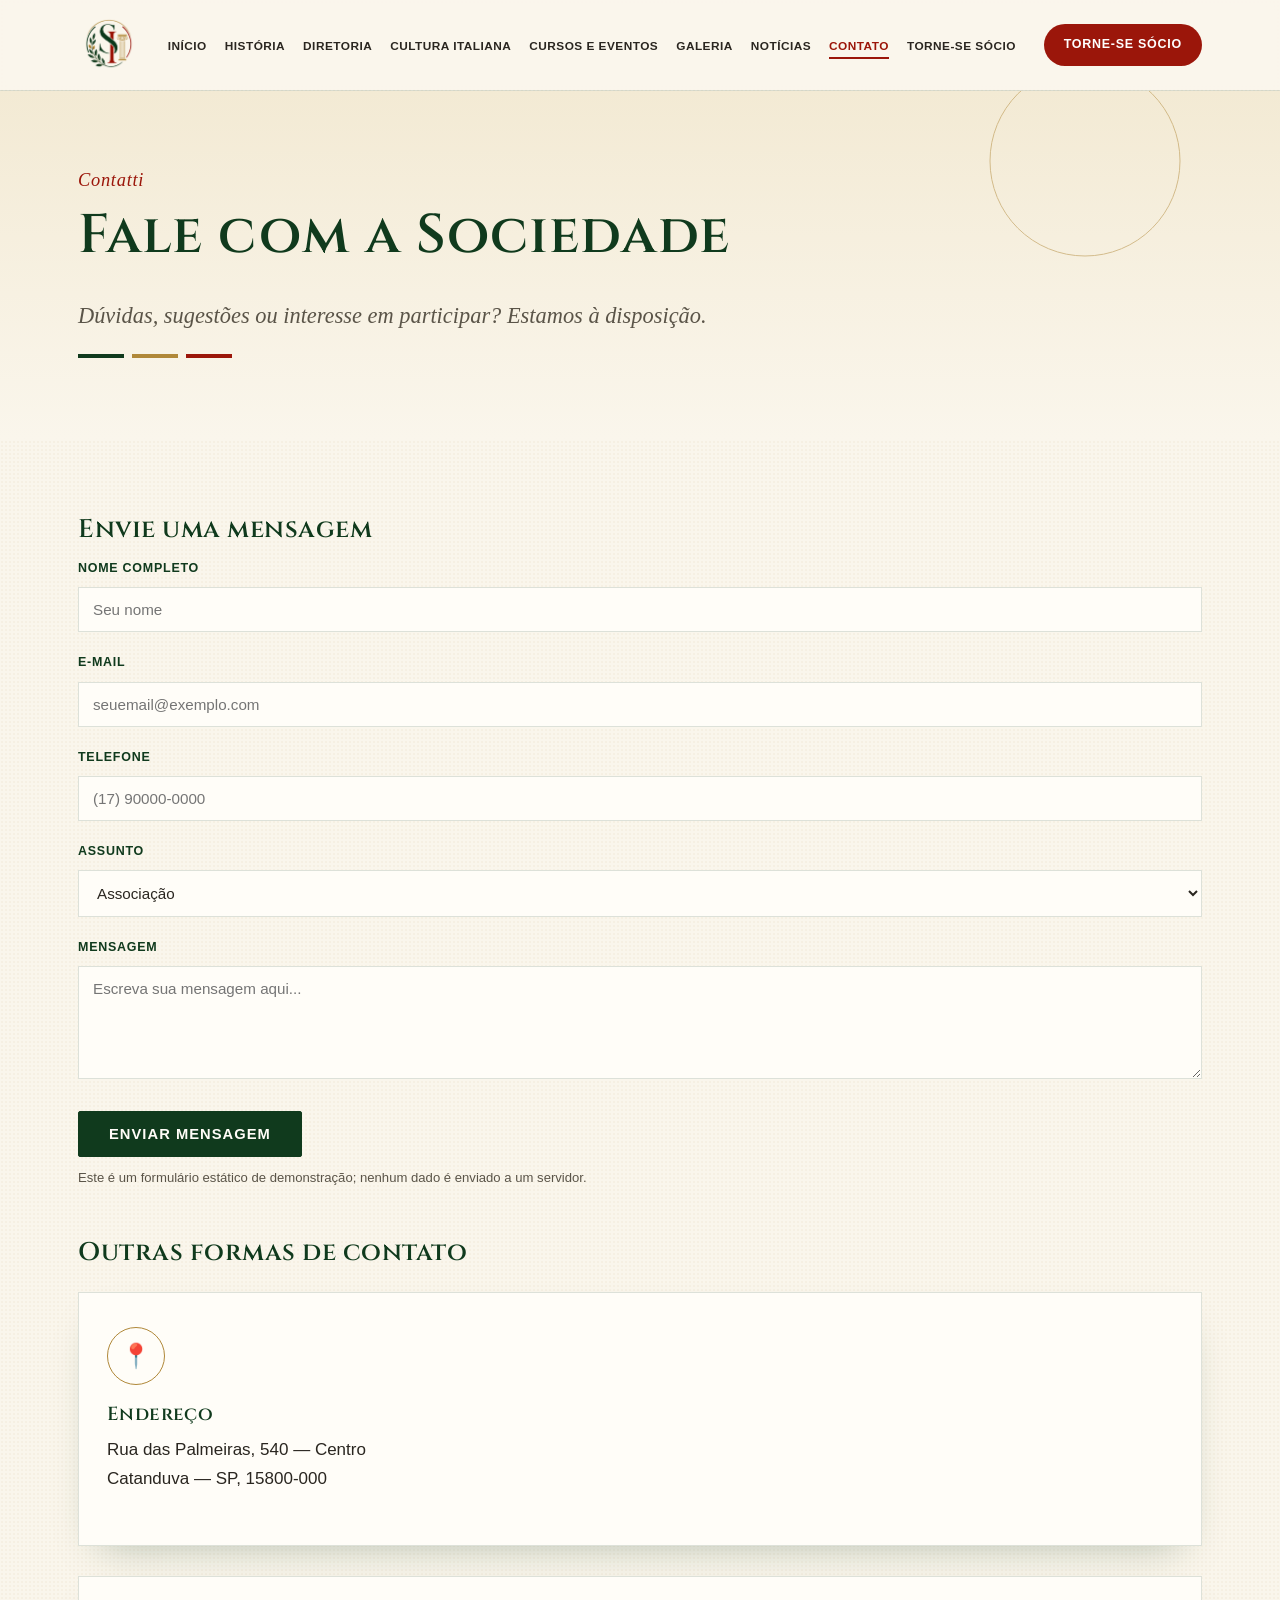
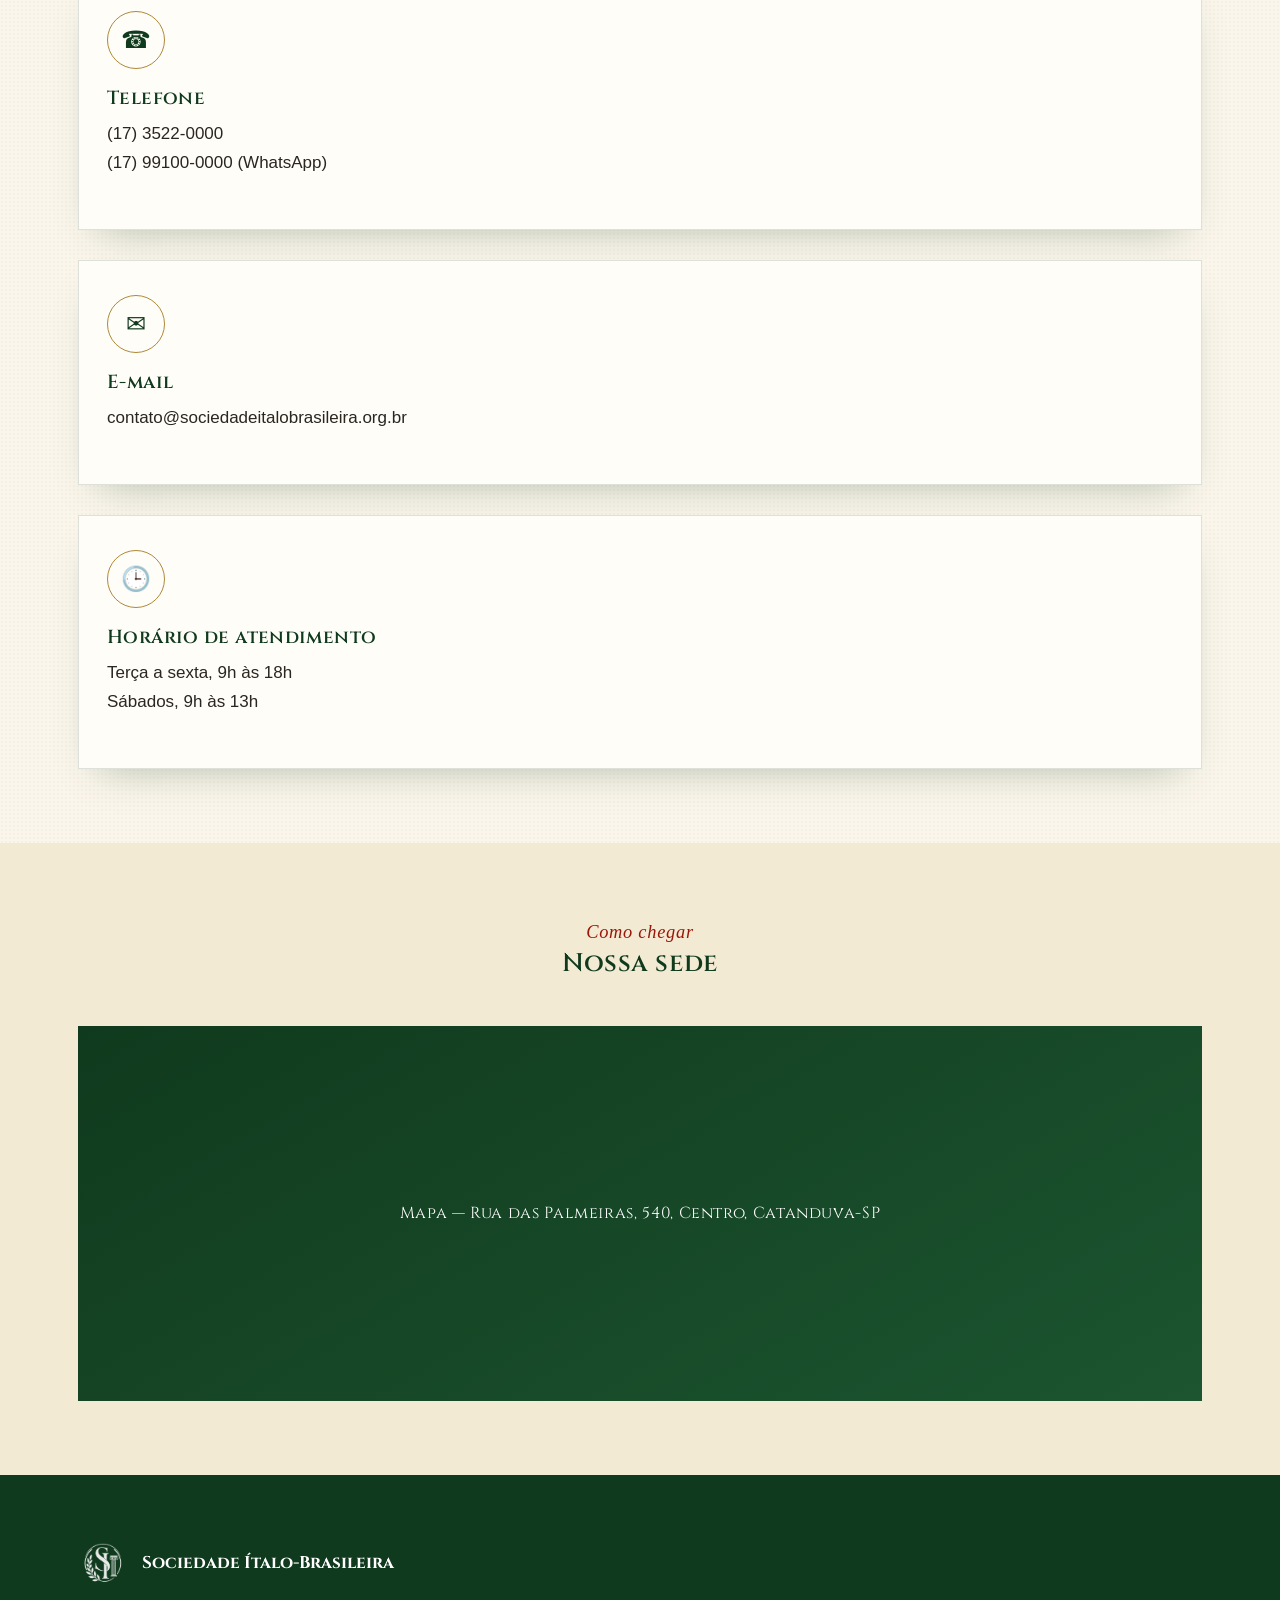
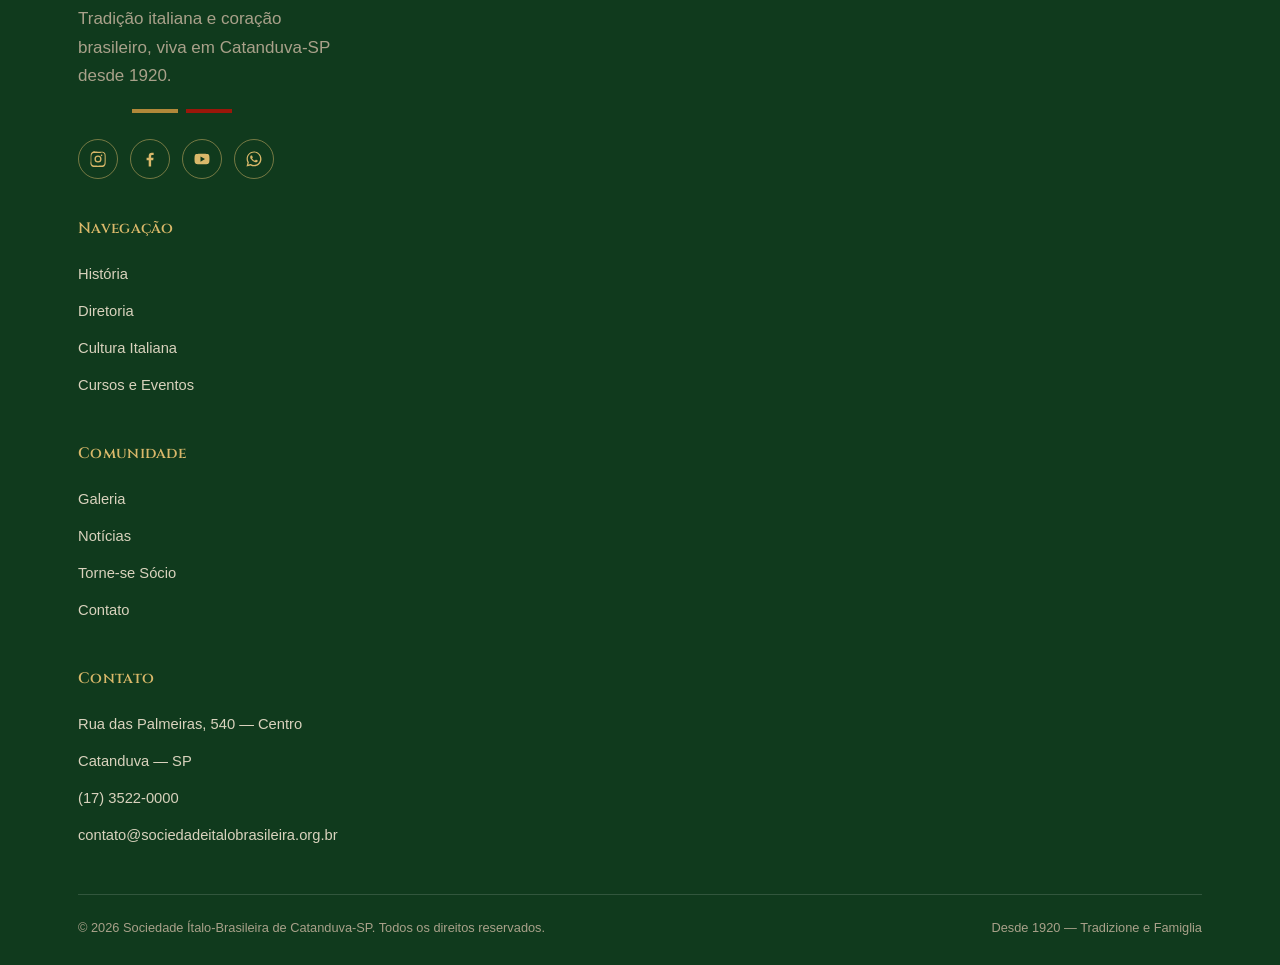
==== commit b48502a7: "Update logo image source in contato.html" ====
--- a/contato.html
+++ b/contato.html
@@ -130,7 +130,7 @@
     <div class="footer-grid">
       <div>
         <div class="footer-brand">
-          <img src="assets/logo.png" alt="Logo">
+          <img src="logo.png" alt="Logo">
           <strong style="color:#fff; font-family:'Cinzel',serif;">Sociedade Ítalo-Brasileira</strong>
         </div>
         <p style="color:#a9a18a; max-width:280px;">Tradição italiana e coração brasileiro, viva em Catanduva-SP desde 1920.</p>
